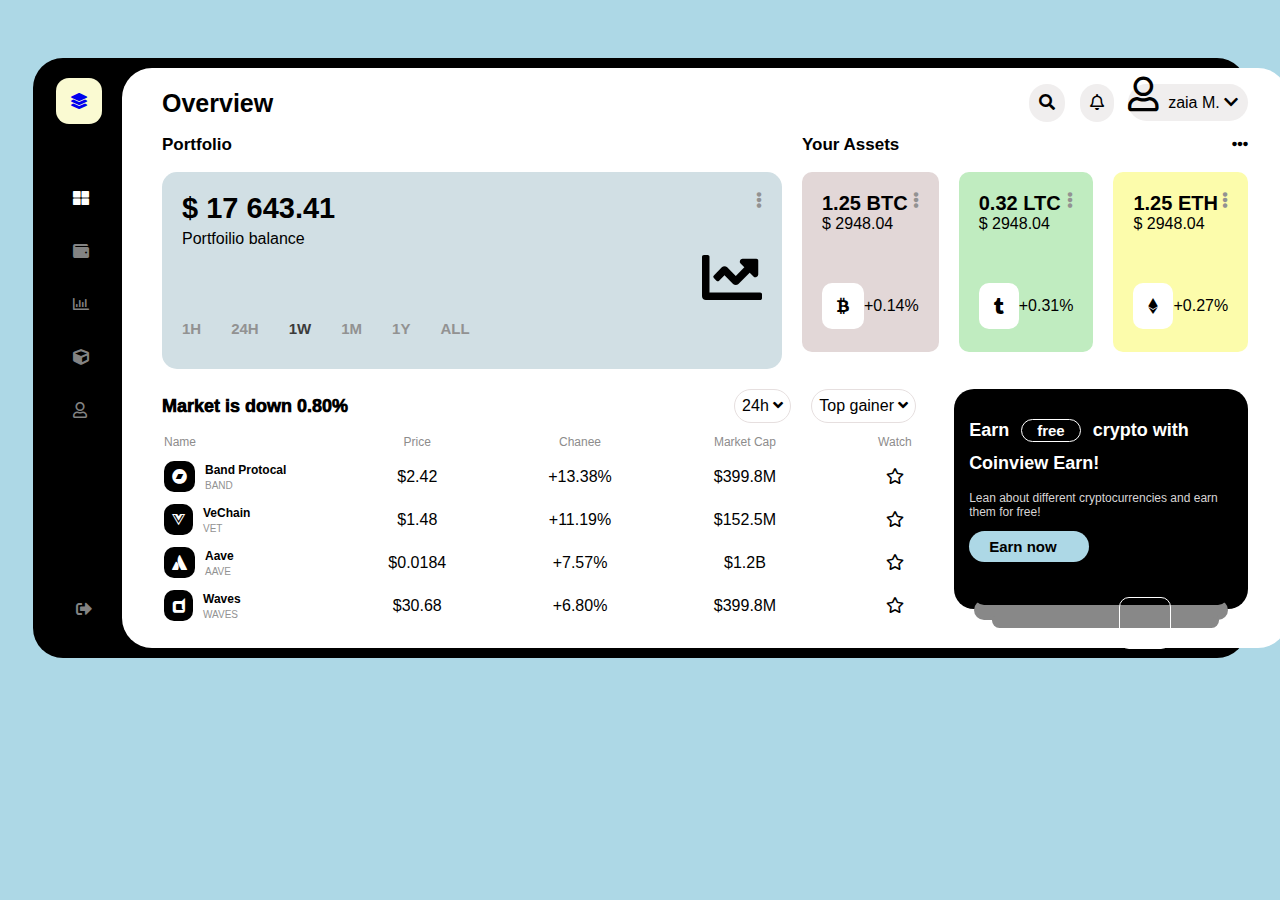
==== index.html @ a7240331 "commit" ====
<!DOCTYPE html>
<html lang="en">

<head>
    <meta charset="UTF-8">
    <meta http-equiv="X-UA-Compatible" content="IE=edge">
    <meta name="viewport" content="width=device-width, initial-scale=1.0">
    <link rel="styleSheet" href="/CSS/style.css">
    <link rel="styleSheet" href="/CSS/fontawesome-free-5.15.3-web/css/all.min.css">
    <title>Overview</title>
</head>

<body>
    <div class="container">
        <div class="logoSidenavExit">
            <div class="logo">
                <a href="#">
                    <i class="fas fa-layer-group"></i>
                </a>
            </div>
            <div class="nav">
                <ul>
                    <li class="secondList-Item"><a href="#"><i class="fas fa-th-large"></i></a></li>
                    <li><a href="#"><i class="fas fa-wallet"></i></a></li>
                    <li><a href="#"><i class="far fa-chart-bar"></i></a></li>
                    <li><a href="#"><i class="fas fa-cube"></i></a></li>
                    <li><a href="#"><i class="far fa-user"></i></a></li>
                </ul>
            </div>
            <div class="exit">
                <a href="#">
                    <i class="fas fa-sign-out-alt"></i>
                </a>
            </div>
        </div>
        <div class="insideContainer">
            <div class="headerAndRightTop">
                <div class="overview">
                    Overview
                </div>
                <div class="rightTop">
                    <div class="rightTopList">
                        <ul class="topnav">
                            <li class="listPadding-top"><a href=""><i class="fas fa-search "></i></a></li>
                            <li class="listPadding-top"><a href=""><i class="far fa-bell "></i></a></li>
                            <li class="lastList-setup"><a href=""><i class="far fa-user user-setup"></i><span class="zaia"> zaia M.
                                        <i class="fas fa-chevron-down"></i></span></a>
                            </li>
                        </ul>
                    </div>
                </div>
            </div>
            <div class="portfoilioAndYourAssets">
                <div class="portfoilio">
                    <div>
                        <h3 class="Portfoilio-styling">Portfolio</h3>
                    </div>
                    <div class="portfoilio-box">
                        <div class="balanceAndMenuDots">
                            <div class="MoneyAndAboutMoney">
                                <div class="balance">
                                    $ 17 643.41
                                </div>
                                <div class="p-balance">Portfoilio balance</div>
                            </div>
                            <div class="menuDots">
                                <i class="fas fa-ellipsis-v"></i>
                            </div>
                        </div>
                        <div class="tradingSymbol">
                            <i class="fas fa-chart-line"></i>
                        </div>
                        <div class="tradingTime">
                            <ul>
                                <li><a href=""></a>1H</li>
                                <li><a href=""></a>24H</li>
                                <li class="hour-color"><a href=""></a>1W</li>
                                <li><a href=""></a>1M</li>
                                <li><a href=""></a>1Y</li>
                                <li><a href=""></a>ALL</li>
                            </ul>
                        </div>
                    </div>
                </div>
                <div class="assets">
                    <div class="yourAssetsAndSymbol">
                        <div class="yourAccets">
                            <h3 class="Portfoilio-styling">Your Assets</h3>
                        </div>
                        <div class="symbol">
                            <i class="fas fa-ellipsis-h"></i>
                        </div>
                    </div>
                    <div class="assets-container">
                        <div class="box asset-box1">
                            <div class="MoneyAndMoneyType">
                                <div class="c-balance">
                                    1.25 BTC
                                </div>
                                <div class="menuDots">
                                    <i class="fas fa-ellipsis-v"></i>
                                </div>
                            </div>
                            <div class="dollerValue">
                                $ 2948.04
                            </div>
                            <div class="bitConinsymbolAndPercentage">
                                <div class="btc">
                                    <i class="fab fa-btc"></i>
                                </div>
                                <div class="percentage">
                                    +0.14%
                                </div>
                            </div>
                        </div>
                        <div class="box asset-box2">
                            <div class="MoneyAndMoneyType">
                                <div class="c-balance">
                                    0.32 LTC
                                </div>
                                <div class="menuDots">
                                    <i class="fas fa-ellipsis-v"></i>
                                </div>
                            </div>
                            <div class="dollerValue">$ 2948.04</div>
                            <div class="bitConinsymbolAndPercentage">
                                <div class="btc">
                                    <i class="fab fa-tumblr"></i>
                                </div>
                                <div class="percentage">
                                    +0.31%
                                </div>
                            </div>
                        </div>
                        <div class="box asset-box3">
                            <div class="MoneyAndMoneyType">
                                <div class="c-balance">
                                    1.25 ETH
                                </div>
                                <div class="menuDots">
                                    <i class="fas fa-ellipsis-v"></i>
                                </div>
                            </div>
                            <div class="dollerValue">$ 2948.04</div>
                            <div class="bitConinsymbolAndPercentage">
                                <div class="btc">
                                    <i class="fab fa-ethereum"></i>
                                </div>
                                <div class="percentage">
                                    +0.27%
                                </div>
                            </div>
                        </div>
                    </div>
                </div>
            </div>
            <div class="tableForPercentageAndPostPlace">
                <div class="marketAndTable">
                    <div class="marketAndDurationGainer">
                        <div class="market">
                            Market is down 0.80%
                        </div>
                        <div class="durationAndGainer">
                            <div class="duration">
                                24h <i class="fas fa-angle-down"></i>
                            </div>
                            <div class="gainer">
                                Top gainer <i class="fas fa-angle-down"></i>
                            </div>
                        </div>
                    </div>
                    <div class="tableForPercentage">
                        <table>
                            <tr class="table-header">
                                <td class="name-setup">Name</td>
                                <td class="padding-setup">Price</td>
                                <td class="padding-setup">Chanee</td>
                                <td class="padding-setup">Market Cap</td>
                                <td class="padding-setup">Watch</td>
                            </tr>
                            <tr>
                                <td>
                                    <div class="iconAndName">
                                        <div class="brandIcon"><i class="fab fa-bandcamp icon-padding"></i>
                                        </div>
                                        <div class="BrandNameAndSomething">
                                            <div class="brandName">Band Protocal</div>
                                            <div class="somthing">BAND</div>
                                        </div>
                                    </div>
                                </td>
                                <td class="padding-setup">$2.42</td>
                                <td class="padding-setup">+13.38%</td>
                                <td class="padding-setup">$399.8M</td>
                                <td class="padding-setup"><i class="far fa-star"></i></td>
                            </tr>
                            <tr>
                                <td>
                                    <div class="iconAndName">
                                        <div class="brandIcon">
                                            <i class="fab fa-vuejs icon-padding"></i>
                                        </div>
                                        <div class="BrandNameAndSomething">
                                            <div class="brandName">VeChain</div>
                                            <div class="somthing">VET</div>
                                        </div>
                                    </div>
                                </td>
                                <td class="padding-setup">$1.48</td>
                                <td class="padding-setup">+11.19%</td>
                                <td class="padding-setup">$152.5M</td>
                                <td class="padding-setup"><i class="far fa-star"></i></td>
                            </tr>
                            <tr>
                                <td>
                                    <div class="iconAndName">
                                        <div class="brandIcon"><i class="fab fa-atlassian icon-padding"></i>
                                        </div>
                                        <div class="BrandNameAndSomething">
                                            <div class="brandName">Aave</div>
                                            <div class="somthing">AAVE</div>
                                        </div>
                                    </div>
                                </td>
                                <td class="padding-setup">$0.0184</td>
                                <td class="padding-setup">+7.57%</td>
                                <td class="padding-setup">$1.2B</td>
                                <td class="padding-setup"><i class="far fa-star"></i></td>
                            </tr>
                            <tr>
                                <td>
                                    <div class="iconAndName">
                                        <div class="brandIcon"><i class="fab fa-dashcube icon-padding"></i>
                                        </div>
                                        <div class="BrandNameAndSomething">
                                            <div class="brandName">Waves</div>
                                            <div class="somthing">WAVES</div>
                                        </div>
                                    </div>
                                </td>
                                <td class="padding-setup">$30.68</td>
                                <td class="padding-setup">+6.80%</td>
                                <td class="padding-setup">$399.8M</td>
                                <td class="padding-setup"><i class="far fa-star"></i></td>
                            </tr>
                        </table>
                    </div>
                </div>
                <div id="shadow" class="postPlace">
                    <div class="postText-Part">
                        <div class="earnFree">
                            Earn
                            <span class="freeBackground">
                                <span class="free">free</span>
                            </span>
                            crypto with Coinview Earn!
                        </div>
                        <div class="description1">
                            <p>Lean about different cryptocurrencies and earn them for free!</p>
                        </div>
                        <div class="earn-now earnNow">
                            Earn now
                        </div>
                        <div class="first-shadow"></div>
                        <div class="second-shadow">
                        </div>
                        <div class="shadowBorder1"></div>
                        <div class="shadowBorder2"></div>
                        <div class="shadowBorder3"></div>
                    </div>
                </div>
            </div>
        </div>
    </div>
</body>

</html>
---- CSS/style.css ----
body {
    background: lightblue;
    padding: 50px 25px;
    font-family:Arial, Helvetica, sans-serif;
}

.container {
    height: 600px;
    display: flex;
    background: black;
    border-radius: 30px;
}

.logoSidenavExit {
    display: flex;
    flex-direction: column;
    justify-content: flex-start;
}

.logo {
    padding-top: 20px;
    padding-left: 23px;
    color: rgb(184, 184, 184);
} 

.logo .fa-layer-group {
    padding: 15px;
    background: lightgoldenrodyellow;
    border-radius: 13px;
}

/* .nav {
    color: #fff;
} */

.nav ul {
    padding-top: 50px;
}
.fa-th-large {
    color: #fff;
}
.nav ul li {
    list-style-type: none;
    padding-bottom: 35px;
}

.nav ul a {
    color: rgb(131, 131, 131);
}
/* 
.firstItem-Setup {
    padding-top: 20px;
}

.secondList-Item {
    padding-top: 50px;
}

.lastItem-Setup {
    padding-top: 80px;
} */


.exit i{
    padding-top: 130px;
    padding-left: 43px;
    color: rgb(131, 131, 131);
}


/* overView page */

.insideContainer {
    width: 100%;
    background: #fff;
    margin: 10px 10px 10px 20px;
    border-radius: 30px;
    padding: 20px 40px 30px 40px;
}

.headerAndRightTop {
    display: flex;
    align-items: center;
    margin-top: -20px;
}

.overview {
    flex: 2;
}

.rightTopList{
    flex: 1;
}

.overview {
    font-size: 25px;
    font-weight: 800;
}

.rightTopList .topnav a{
    list-style-type: none;
    text-decoration: none;
    color: black;
}


.rightTopList ul li {
    display: inline-flex;
    margin-left: 10px;
}

.rightTopList .listPadding-top {
    padding: 10px;
    background: rgb(240, 238, 238);
    border-radius: 50px;
}
.lastList-setup{
    position: relative;
}
.user-setup {
    position: absolute;
    left: 0px;
    bottom: 1px;
    font-size: 35px;
}

.zaia {
    padding: 10px;
    padding-left: 40px;
    background: rgb(240, 238, 238);
    border-radius: 50px;
}


/* Portfoilio and  your assets */

.portfoilioAndYourAssets {
    display: flex;
    margin-top: -20px;
}

.portfoilio {
    flex: 1;
}
.assets {
    flex: 1;
}

.Portfoilio-styling {
    font-size: 17px;
    font-weight:800;
}

.portfoilio-box {
    background-color: rgb(209, 223, 228);
    border-radius: 15px;
    padding: 20px;
}

.balanceAndMenuDots {
    display: flex;
}

.MoneyAndAboutMoney {
  flex: 1;
}

.menuDots {
    flex: 0;
}

.balance {
    font-size: 29px; 
    font-weight:bold;
}
.p-balance {
    margin-top: 5px;
}

.menuDots {
    color: #929292;
}

.fa-chart-line {
    margin-left: 520px;
    margin-top: -0px;
    font-size: 60px;
}


.tradingTime ul{
    display: flex;
    list-style-type: none;
    padding-left: 0px;
    font-size: 12px;
    color: #929292;
}

.tradingTime li{ 
  padding-right: 30px;
  font-size: 15px;
  font-weight: 600;
}

.tradingTime .hour-color {
    color: rgb(59, 59, 59);
}

/* assets */

.assets {
    margin-left: 20px;
}

.yourAssetsAndSymbol {
    display: flex;
    align-items: center;
    flex-direction: row;
}

.yourAccets {
    flex: 1;
}

.symbol {
    flex: 0;
}

.assets-container {
    width: 100%;
    display: flex;
}

.assets-container .box{
    width: 33%;
    height: 180px;
    border-radius: 10px;
    box-sizing: border-box; 
    padding: 20px;
}

.asset-box1{
    background: rgb(226, 215, 215);
}
.asset-box2{
    background: rgb(192, 236, 192);
    margin-left: 20px;
}
.asset-box3{
    background: rgb(252, 252, 171);
    margin-left: 20px;
}

.MoneyAndMoneyType {
    display: flex;
}

.MoneyAndMoneyType .c-balance{
    flex: 1;
}

.MoneyAndMoneyType .balance{
    flex: 0;
}


.bitConinsymbolAndPercentage {
    display: flex;
    margin-top: 50px;
    /* align-self: flex-end; */
    align-items: center;
}

.btc {
   flex: 1;
}

.percentage {
    flex: 0;
}

.c-balance {
    font-weight: bold;
    font-size: 20px;
}

.fa-btc {
    padding: 15px;
    background: #fff;
    border-radius: 10px;
}
.fa-tumblr {
    padding: 15px;
    background: #fff;
    border-radius: 10px;
}

.fa-ethereum {
    padding: 15px;
    background: #fff;
    border-radius: 10px;
}


/* market */
.tableForPercentageAndPostPlace {
    width: 100%;
   margin-top: 20px;
   display: flex;
}

.marketAndTable{
    flex: 3;
}
.postPlace {
    flex: 1;
}

.marketAndTable{
    display: flex;
    flex-direction: column;
    align-items: flex-start;
}

.marketAndDurationGainer {
    width: 100%;
    display: flex;
    align-items: center;
}
.market {
    flex: 2.6;
}
.durationAndGainer {
    flex: 1;
}

.market{
    font-weight: 950;
    font-size: 18px;
}
.duration {
    padding: 7px;
    border: 0.2px solid rgb(230, 223, 223);
    border-radius: 50px;
    margin-right: 20px;
}
.gainer {
    padding: 7px;
    border: 0.2px solid rgb(230, 223, 223);
    border-radius: 50px;
}

.durationAndGainer {
  display: flex;
  flex-direction: row;
  align-items: center;
}

/*  */

.tableForPercentage {
    margin-top: 10px;
}

table tr td{
   padding: 0px 0px 10px 0;
   text-align: center;
}


table .table-header {
    font-size: 12px;
    color: rgb(141, 140, 140);
}
 .name-setup {
    text-align: start;
}


.padding-setup {
    padding-left: 100px;
}

.iconAndName {
    display: flex;
    align-items: center;
}

.icon-padding {
    font-size: 15px;
    color: #fff;
    padding: 8px;
    background: black;
    border-radius: 10px;
}

.BrandNameAndSomething {
    display: flex;
    flex-direction: column;
    align-items: flex-start;
    padding-left: 10px;
}
.brandName {
    font-weight: 800;
    font-size: 12px;
    margin-bottom: 3px;
}

.somthing {
   color: #929292;
   font-size: 10px;
}

.postPlace {
    height: 170px;
    width: 100%;
    background: black;
    color: #fff;
    border-radius: 20px;
    padding: 25px 15px;
    position: relative;
    top: 0;
    left: 0;
    right: 0;
    top: 0;
}

.first-shadow {
    position:relative;
    height:20px;
    z-index:0;
    width:96%;
    left:5px;
    top:22.5px;
    box-shadow: 0px 15px 0px #888;
    border-radius: 70px;
    background: #000000;
}
.second-shadow {
    position:relative;
    height:15px;
    z-index:0;
    width:86%;
    left:23px;
    top:21px;
    box-shadow: 0px 10px 0px #888;
    border-radius: 50px;
}

.shadowBorder1 {
    content: "";
    width: 50px;
    height: 50px;
    position: relative;
    left: 150px;
    top: 0px;
    border: 0.5px solid #fff;
    border-radius: 10px;
    /* transform: rotate(60deg); */
}

/* .postText-Part {
    content: "";
    width: 150px;
    height: 600px;
    background: rgba(255,255,255,0.15);
    position: absolute;
    left: 0px;
    top: 90px;
    border-radius: 4px;
    transform: skew(-25deg, 10deg);
      transform-origin: top left;
    margin-top: -180px; 
     display: flex;
    flex-direction: column;
    position: absolute;
    top: -80px;
} */



.earnFree{
    width: 260px;
    font-size:18px;
    font-weight: 800;
    line-height: 2rem;
    /* line-height: 42px; */
}

.earnFree .free{
    font-size: 15px;
    padding: 2px 15px;
    margin: 0 7px;
    border: 1px solid #fff;
    border-radius: 50px;
    background: black;
}
.freeBackground{
    transform: skew(30deg);
    /* padding: 0px 5px;
    background: #fff;
    transform: skew(45deg);
    border-radius: 50px; */
}

.description1 {
    font-size: 12px;
    color: #d8d5d5;
}

.earn-now {
    width: 80px;
    padding: 7px 20px;
    background: lightblue;
    border-radius: 50px;
    font-size: 15px;
    font-weight: 800;
    color: black;
}

.earnFree .free{
    transform: rotate(45deg);
}

/* .earnFree .freeBackground {
    padding: 5px 10px;
    background: #fff;
    transform: rotate(-80deg);
    border-radius: 50px;
    margin-left: 30px;
} */

/* .description{
    font-size: 12px;
    margin-top: -20px;
} */

/* .assets-container  {
    padding: 10px;
    background: rgba(246, 203, 253, 0.863);
} */
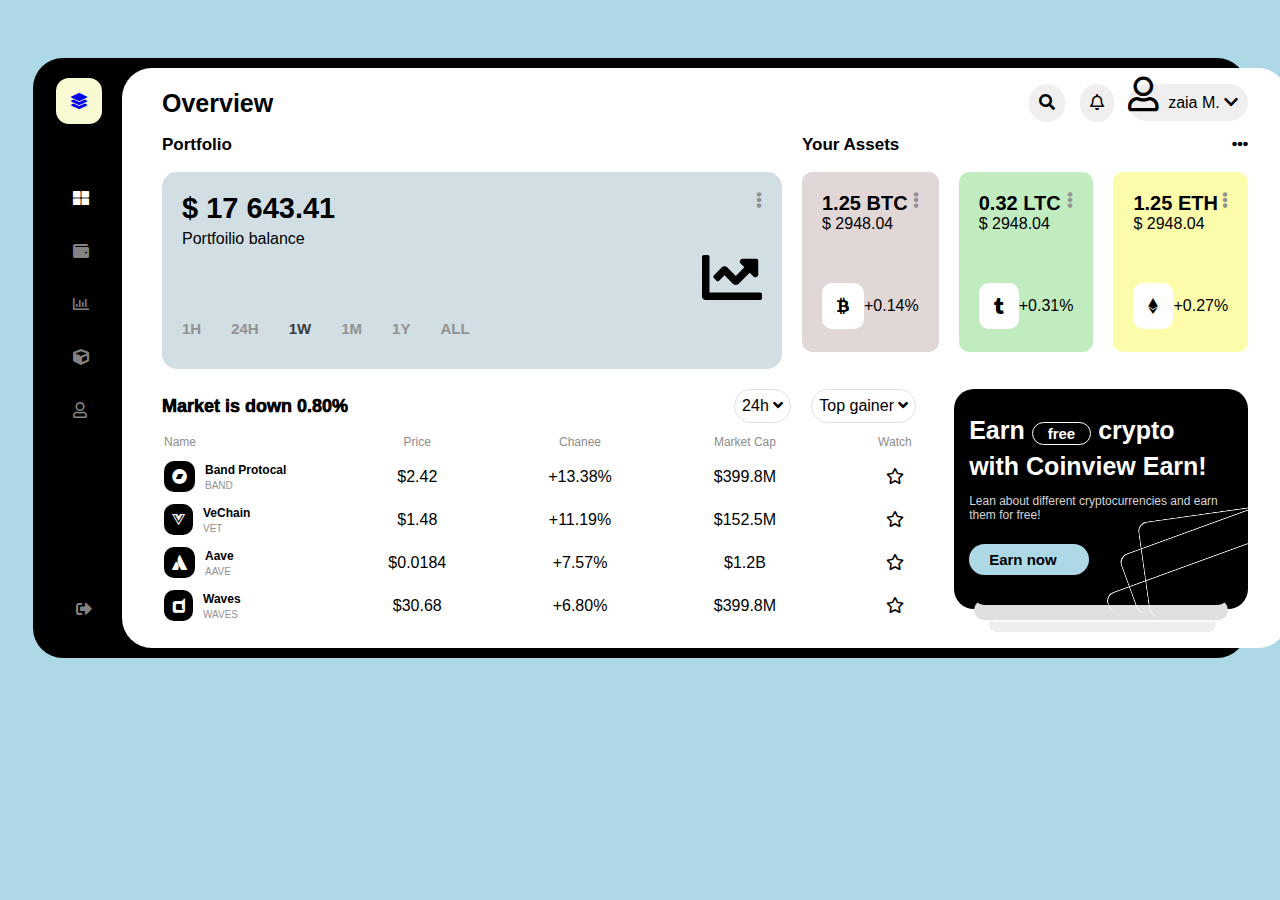
==== commit 19d513cd: "Changes In postPlace." ====
--- a/index.html
+++ b/index.html
@@ -43,7 +43,8 @@
                         <ul class="topnav">
                             <li class="listPadding-top"><a href=""><i class="fas fa-search "></i></a></li>
                             <li class="listPadding-top"><a href=""><i class="far fa-bell "></i></a></li>
-                            <li class="lastList-setup"><a href=""><i class="far fa-user user-setup"></i><span class="zaia"> zaia M.
+                            <li class="lastList-setup"><a href=""><i class="far fa-user user-setup"></i><span
+                                        class="zaia"> zaia M.
                                         <i class="fas fa-chevron-down"></i></span></a>
                             </li>
                         </ul>
@@ -250,23 +251,23 @@
                     <div class="postText-Part">
                         <div class="earnFree">
                             Earn
-                            <span class="freeBackground">
                                 <span class="free">free</span>
-                            </span>
                             crypto with Coinview Earn!
                         </div>
                         <div class="description1">
                             <p>Lean about different cryptocurrencies and earn them for free!</p>
                         </div>
-                        <div class="earn-now earnNow">
-                            Earn now
+                        <div id="earnnow">
+                            <div class="earn-now">
+                                Earn now
+                            </div>
                         </div>
                         <div class="first-shadow"></div>
                         <div class="second-shadow">
                         </div>
-                        <div class="shadowBorder1"></div>
-                        <div class="shadowBorder2"></div>
-                        <div class="shadowBorder3"></div>
+                        <div class="boxBorder1"></div>
+                        <div class="boxBorder2"></div>
+                        <div class="boxBorder3"></div>
                     </div>
                 </div>
             </div>
--- a/CSS/style.css
+++ b/CSS/style.css
@@ -424,6 +424,50 @@
     right: 0;
     top: 0;
 }
+.earnFree{
+    width: 240px;
+    font-size:25px;
+    font-weight: 700;
+    line-height: 2rem;
+}
+
+.earnFree p span{
+    transform: rotate(-30deg);
+}
+
+.earnFree .free{
+    font-size: 15px;
+    padding: 2px 15px;
+    border: 1px solid #fff;
+    border-radius: 50px;
+    background: black;
+}
+/* .freeBackground{
+    transform: skew(30deg);
+    padding: 0px 5px;
+    background: #fff;
+    transform: skew(45deg);
+    border-radius: 50px;
+} */
+
+.description1 {
+    font-size: 12px;
+    color: #d8d5d5;
+}
+
+#earnnow {
+   padding-top: 10px;
+}
+
+.earn-now {
+    width: 80px;
+    padding: 7px 20px;
+    background: lightblue;
+    border-radius: 50px;
+    font-size: 15px;
+    font-weight: 800;
+    color: black;
+}
 
 .first-shadow {
     position:relative;
@@ -431,8 +475,8 @@
     z-index:0;
     width:96%;
     left:5px;
-    top:22.5px;
-    box-shadow: 0px 15px 0px #888;
+    top:10px;
+    box-shadow: 0px 15px 0px rgb(223, 223, 223);
     border-radius: 70px;
     background: #000000;
 }
@@ -441,86 +485,58 @@
     height:15px;
     z-index:0;
     width:86%;
-    left:23px;
-    top:21px;
-    box-shadow: 0px 10px 0px #888;
-    border-radius: 50px;
-}
-
-.shadowBorder1 {
+    left:20px;
+    top:12px;
+    box-shadow: 0px 10px 0px rgb(238, 238, 238);
+    border-radius: 50px;
+}
+
+.boxBorder1 {
     content: "";
-    width: 50px;
-    height: 50px;
-    position: relative;
-    left: 150px;
-    top: 0px;
+    width: 120px;
+    height: 95px;
+    position: absolute;
+    top: 125px;
+    left: 189px;
     border: 0.5px solid #fff;
-    border-radius: 10px;
-    /* transform: rotate(60deg); */
-}
-
-/* .postText-Part {
+    border-bottom-style: none;
+    border-right-style: none;
+    border-radius: 10px;
+    transform: rotate(-8deg);
+}
+.boxBorder2 {
     content: "";
     width: 150px;
-    height: 600px;
-    background: rgba(255,255,255,0.15);
+    height: 62px;
     position: absolute;
-    left: 0px;
-    top: 90px;
-    border-radius: 4px;
-    transform: skew(-25deg, 10deg);
-      transform-origin: top left;
-    margin-top: -180px; 
-     display: flex;
-    flex-direction: column;
+    top: 140px;
+    left: 170px;
+    border: 0.5px solid #fff;
+    border-bottom-style: none;
+    border-right-style: none;
+    border-radius: 10px;
+    transform: rotate(-20deg);
+}
+
+.boxBorder3 {
+    content: "";
+    width: 160px;
+    height: 20px;
     position: absolute;
-    top: -80px;
+    top: 178px;
+    left: 149px;
+    border: 0.5px solid #fff;
+    border-bottom-style: none;
+    border-right-style: none;
+    border-radius: 10px;
+    transform: rotate(-20deg);
+}
+
+
+/* .postText-Part {
+
 } */
 
-
-
-.earnFree{
-    width: 260px;
-    font-size:18px;
-    font-weight: 800;
-    line-height: 2rem;
-    /* line-height: 42px; */
-}
-
-.earnFree .free{
-    font-size: 15px;
-    padding: 2px 15px;
-    margin: 0 7px;
-    border: 1px solid #fff;
-    border-radius: 50px;
-    background: black;
-}
-.freeBackground{
-    transform: skew(30deg);
-    /* padding: 0px 5px;
-    background: #fff;
-    transform: skew(45deg);
-    border-radius: 50px; */
-}
-
-.description1 {
-    font-size: 12px;
-    color: #d8d5d5;
-}
-
-.earn-now {
-    width: 80px;
-    padding: 7px 20px;
-    background: lightblue;
-    border-radius: 50px;
-    font-size: 15px;
-    font-weight: 800;
-    color: black;
-}
-
-.earnFree .free{
-    transform: rotate(45deg);
-}
 
 /* .earnFree .freeBackground {
     padding: 5px 10px;
@@ -535,7 +551,3 @@
     margin-top: -20px;
 } */
 
-/* .assets-container  {
-    padding: 10px;
-    background: rgba(246, 203, 253, 0.863);
-} */